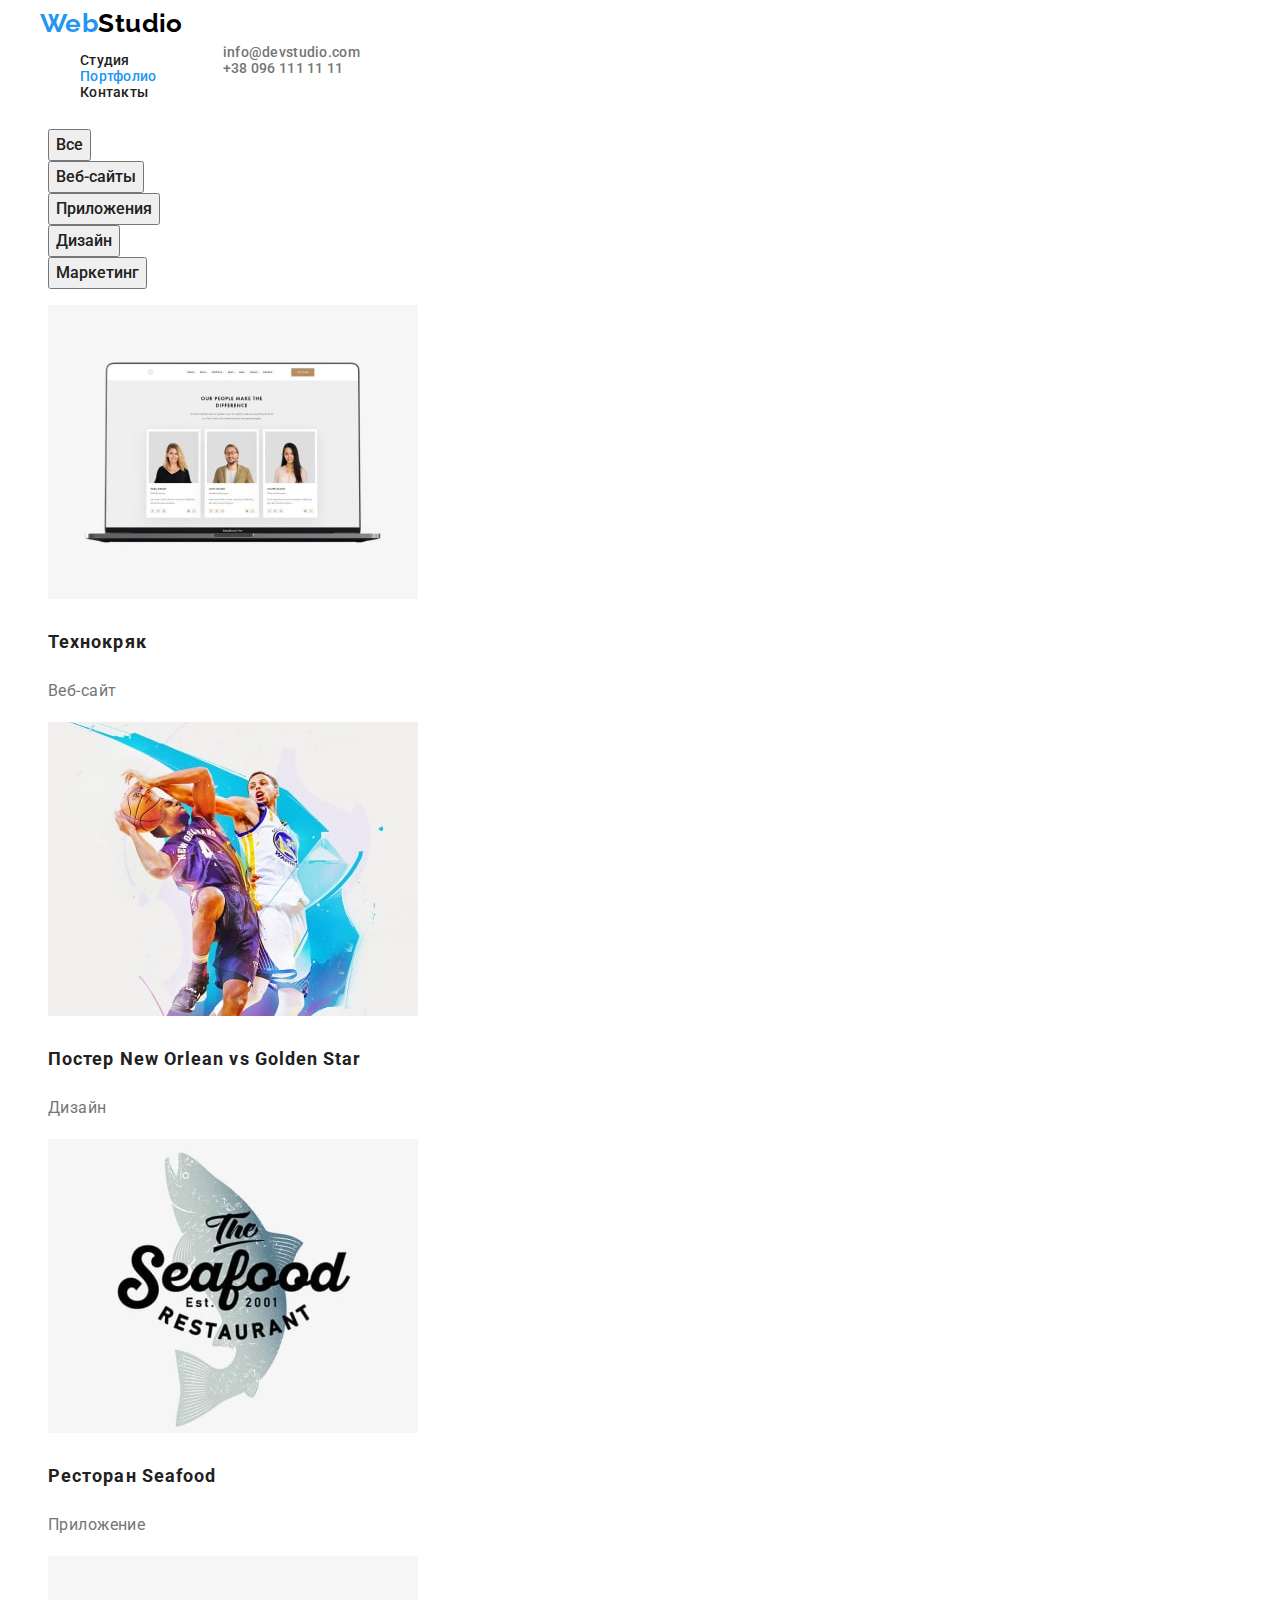
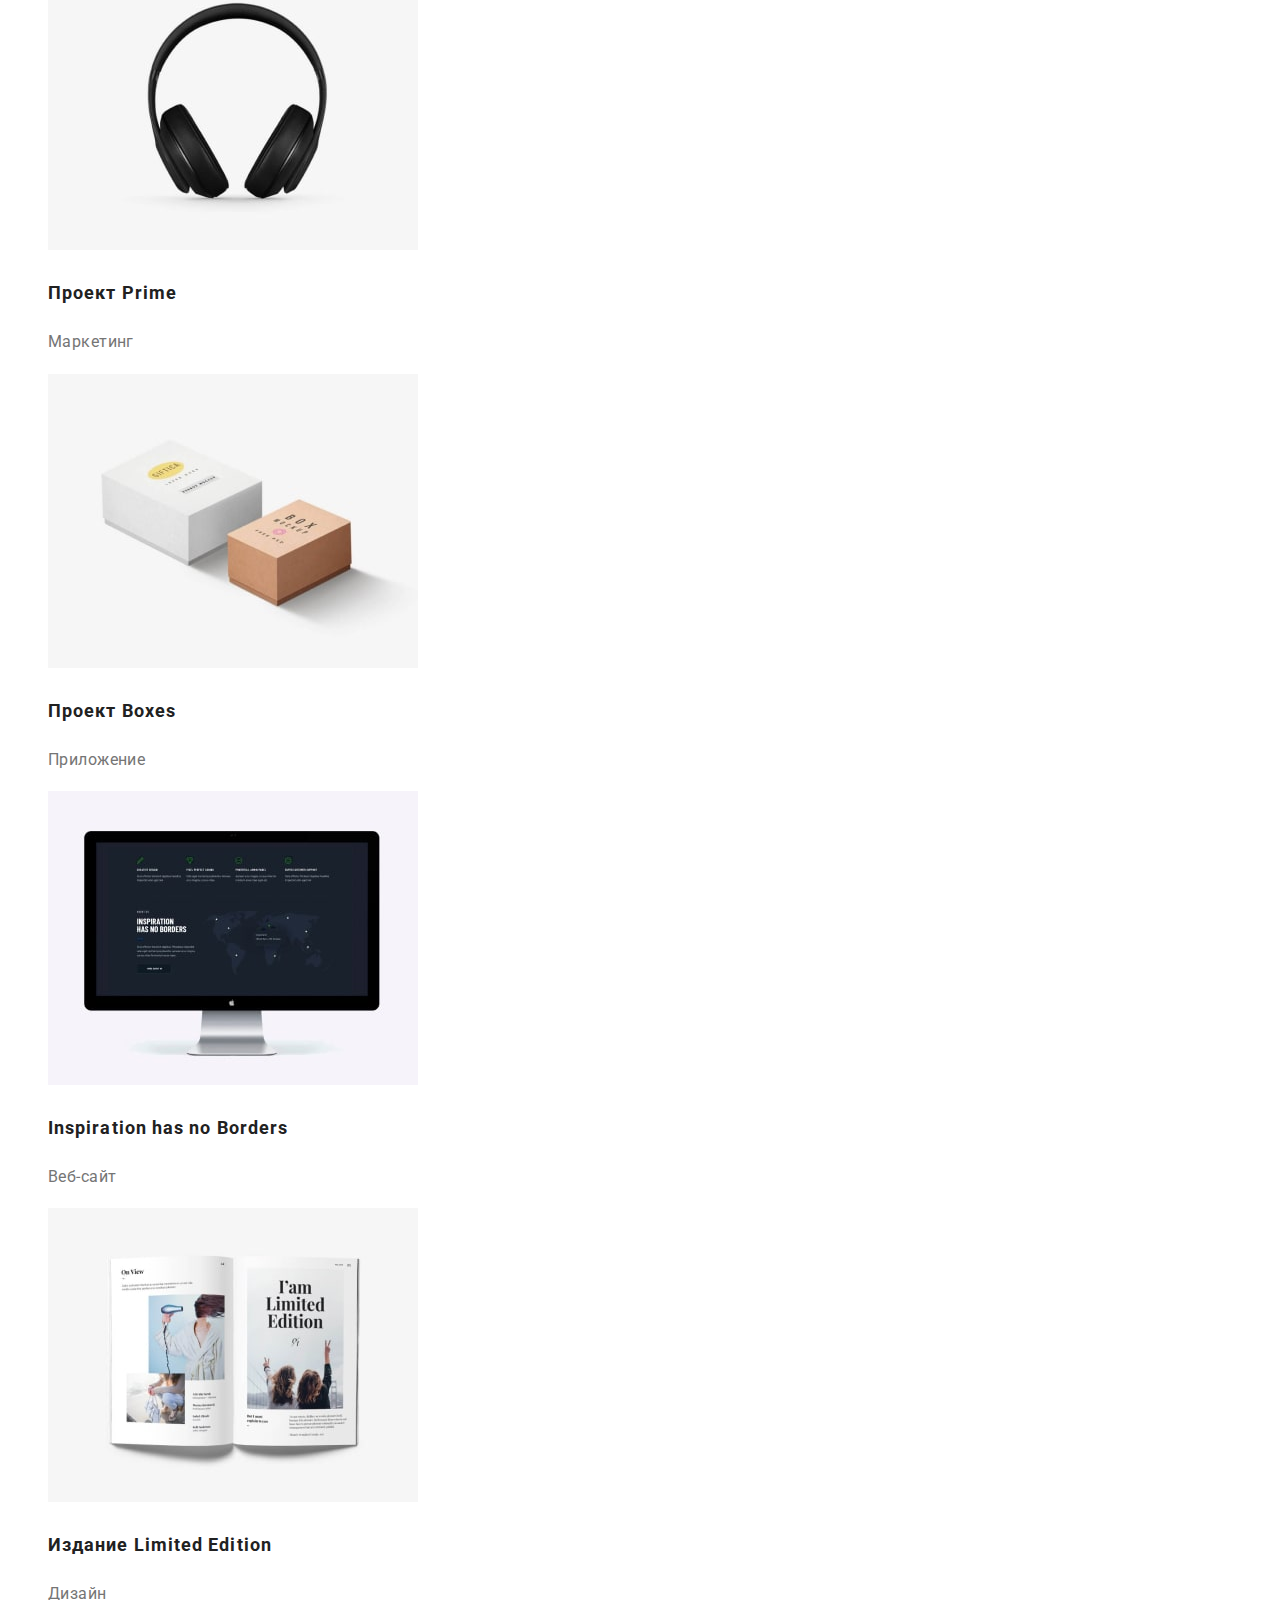
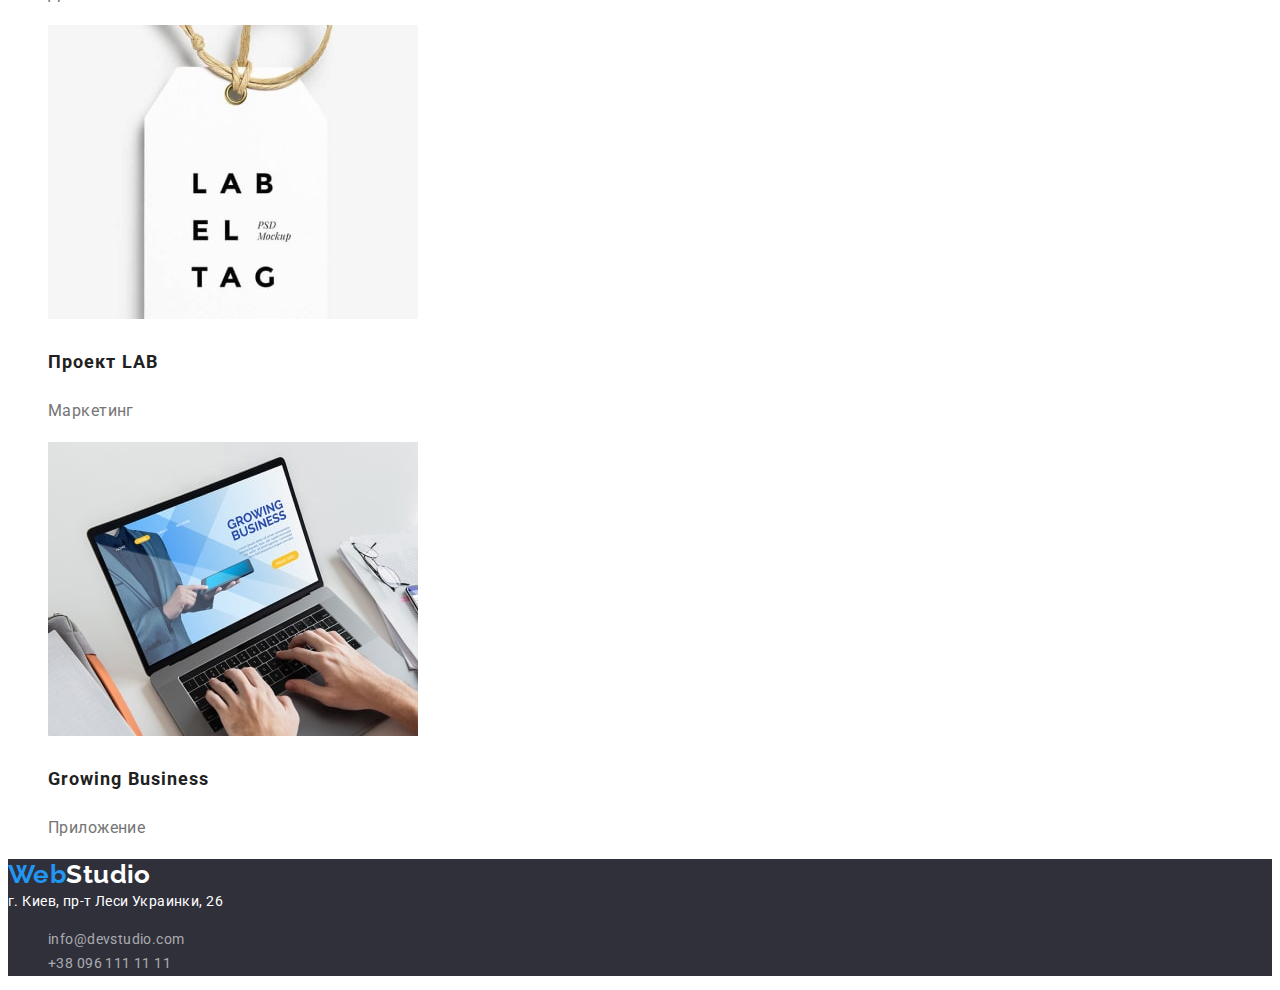
==== portfolio.html @ e7953d12 "my new repository" ====
<!DOCTYPE html>
<html lang="ru">
  <head>
    <meta charset="UTF-8" />
    <meta http-equiv="X-UA-Compatible" content="IE=edge" />
    <meta name="viewport" content="width=device-width, initial-scale=1.0" />
    <link rel="stylesheet" href="node_modules/modern-normalize/modern-normalize.css" />
    <link rel="stylesheet" href="./css/styles.css" />
    <link rel="preconnect" href="https://fonts.googleapis.com" />
    <link rel="preconnect" href="https://fonts.gstatic.com" crossorigin />
    <link
      href="https://fonts.googleapis.com/css2?family=Raleway:wght@700&family=Roboto:wght@400;500;700;900&display=swap"
      rel="stylesheet"
    />
    <title>Портфолио</title>
  </head>
  <body>
    <!--шапка страцицы-->
    <header class="page-header">
      <div class="container main-nav">
        <nav class="header-nav">
          <a href="./index.html" class="logo"
            ><span class="logo-accent">Web</span><span class="logo-header">Studio</span></a
          >
          <ul class="navigation-list">
            <li><a href="./index.html" class="navigation-link">Студия</a></li>
            <li><a href="" class="navigation-link-current">Портфолио</a></li>
            <li><a href="" class="navigation-link">Контакты</a></li>
          </ul>
        </nav>
        <ul class="contacts-header">
          <li><a class="contacts-link" href="mailto:info@devstudio.com">info@devstudio.com</a></li>
          <li><a class="contacts-link" href="tel:+380961111111">+38 096 111 11 11</a></li>
        </ul>
      </div>
    </header>
    <main>
      <!-- Наши работы -->
      <section class="jobs">
        <h1 hidden>Наши работы</h1>
        <ul>
          <li><button type="button" class="jobs-button">Все</button></li>
          <li><button type="button" class="jobs-button">Веб-сайты</button></li>
          <li><button type="button" class="jobs-button">Приложения</button></li>
          <li><button type="button" class="jobs-button">Дизайн</button></li>
          <li><button type="button" class="jobs-button">Маркетинг</button></li>
        </ul>
        <ul class="jobs-list">
          <li>
            <img src="./images/work-img-1-min.jpg" alt="ноутбук" width="370" />
            <h2 class="jobs-title">Технокряк</h2>
            <p>Веб-сайт</p>
          </li>
          <li>
            <img src="./images/work-img-2-min.jpg" alt="баскетболисты" width="370" />
            <h2 class="jobs-title">Постер New Orlean vs Golden Star</h2>
            <p>Дизайн</p>
          </li>
          <li>
            <img src="./images/work-img-3-min.jpg" alt="логотип ресторана" width="370" />
            <h2 class="jobs-title">Ресторан Seafood</h2>
            <p>Приложение</p>
          </li>
          <li>
            <img src="./images/work-img-4-min.jpg" alt="наушники" width="370" />
            <h2 class="jobs-title">Проект Prime</h2>
            <p>Маркетинг</p>
          </li>
          <li>
            <img src="./images/work-img-5-min.jpg" alt="две коробочки" width="370" />
            <h2 class="jobs-title">Проект Boxes</h2>
            <p>Приложение</p>
          </li>
          <li>
            <img src="./images/work-img-6-min.jpg" alt="монитор" width="370" />
            <h2 class="jobs-title">Inspiration has no Borders</h2>
            <p>Веб-сайт</p>
          </li>
          <li>
            <img src="./images/work-img-7-min.jpg" alt="открытая книга" width="370" />
            <h2 class="jobs-title">Издание Limited Edition</h2>
            <p>Дизайн</p>
          </li>
          <li>
            <img src="./images/work-img-8-min.jpg" alt="бирка с буквами" width="370" />
            <h2 class="jobs-title">Проект LAB</h2>
            <p>Маркетинг</p>
          </li>
          <li>
            <img
              src="./images/work-img-9-min.jpg"
              alt="человек работающий за ноутбуком"
              width="370"
            />
            <h2 class="jobs-title">Growing Business</h2>
            <p>Приложение</p>
          </li>
        </ul>
      </section>
    </main>
    <!-- Подвал страницы -->
    <footer>
      <a href="./index.html" class="logo"
        ><span class="logo-accent">Web</span><span class="logo-footer">Studio</span>
      </a>
      <address class="location">г. Киев, пр-т Леси Украинки, 26</address>
      <ul class="contacts-footer">
        <li>
          <a href="mailto:info@devstudio.com" class="contacts-footer-link">info@devstudio.com</a>
        </li>
        <li><a href="tel:+380961111111" class="contacts-footer-link">+38 096 111 11 11</a></li>
      </ul>
    </footer>
  </body>
</html>
---- css/styles.css ----
body {
  font-family: 'Roboto', sans-serif;
  letter-spacing: 0.03em;
  font-size: 14px;
  color: var(--primary-text-color);
}
:root {
  --secondary-text-color: #212121;
  --primary-text-color: #757575;
  --accent-color: #2196f3;
  --background-color: #ffffff;
  --hero-and-footer-background-color: #2f303a;
  --main-background-color: #e5e5e5;
  --team-background-color: #f5f4fa;
}
li {
  list-style-type: none;
  /* Убираем маркеры */
}
a {
  text-decoration: none;
  /* Убираем подчёркивание для всех ссылок */
}
.container {
  width: 1200px;
  margin-left: auto;
  margin-right: auto;
  padding-left: 15px;
  padding-right: 15px;
}
.main-nav {
  display: flex;
  align-items: center;
}
/* стили хедера */
header {
  background-color: var(--background-color);
}
.logo {
  font-family: Raleway;
  font-weight: 700;
  font-size: 26px;
  line-height: 1.19;
}
.logo-accent {
  color: var(--accent-color);
}
.logo-header {
  color: #000000;
}
.logo-footer {
  color: var(--background-color);
}
.navigation-list {
  font-weight: 500;
  line-height: 1.14;
  letter-spacing: 0.02em;
}
.navigation-list .navigation-link {
  color: var(--secondary-text-color);
}
.navigation-list .navigation-link:hover,
.navigation-list .navigation-link:focus {
  color: var(--accent-color);
}
.navigation-link-current {
  color: var(--accent-color);
}
.contacts-header,
.contacts-link {
  font-weight: 500;
  line-height: 1.14;
  letter-spacing: 0.02em;
  color: var(--primary-text-color);
}
.contacts-header .contacts-link:hover,
.contacts-header .contacts-link:focus {
  color: var(--accent-color);
}
/* стили hero */
.hero {
  background-color: var(--hero-and-footer-background-color);
  color: var(--background-color);
}
.hero-title {
  font-weight: 900;
  font-size: 44px;
  line-height: 1.36;
  text-align: center;
  letter-spacing: 0.06em;
  text-transform: uppercase;
}
.hero-button {
  cursor: pointer;
  font-weight: 700;
  font-size: 16px;
  line-height: 1.88;
  display: flex;
  align-items: center;
  text-align: center;
  letter-spacing: 0.06em;
  background-color: var(--accent-color);
  color: var(--background-color);
}
/* cтили для advantages и occupations */
.advantages,
.occupations {
  background-color: var(--background-color);
}
.advantages {
  line-height: 1.71;
}
.advantages-title {
  font-weight: 700;
  font-size: inherit;
  line-height: 1.14;
  text-transform: uppercase;
  color: var(--secondary-text-color);
}
.occupations-title,
.team-title {
  font-weight: 700;
  font-size: 36px;
  line-height: 1.17;
  text-align: center;
  color: var(--secondary-text-color);
}
/* стили для team section */
.team {
  background-color: var(--team-background-color);
}
.team-member {
  font-weight: 500;
  color: var(--secondary-text-color);
}
.team,
.team-member {
  font-size: 16px;
  line-height: 1.19;
  text-align: center;
}
/* стили для футера */
footer {
  background-color: var(--hero-and-footer-background-color);
}
.location {
  font-style: normal;
  line-height: 1.71;
  color: var(--background-color);
}
.contacts-footer,
.contacts-footer-link {
  line-height: 1.71;
  color: rgba(255, 255, 255, 0.6);
}
.contacts-footer .contacts-footer-link:hover,
.contacts-footer .contacts-footer-link:focus {
  color: var(--accent-color);
}
/* cтили для portfolio */
.jobs-button {
  cursor: pointer;
  font-family: inherit;
  font-weight: 500;
  font-size: 16px;
  line-height: 1.63;
  text-align: center;
  color: var(--secondary-text-color);
}
.jobs .jobs-button:hover,
.jobs .jobs-button:focus {
  color: var(--background-color);
  background-color: var(--accent-color);
}
.jobs-list {
  font-size: 16px;
  line-height: 1.88;
}
.jobs-title {
  font-weight: 700;
  font-size: 18px;
  line-height: 2;
  letter-spacing: 0.06em;
  color: var(--secondary-text-color);
}
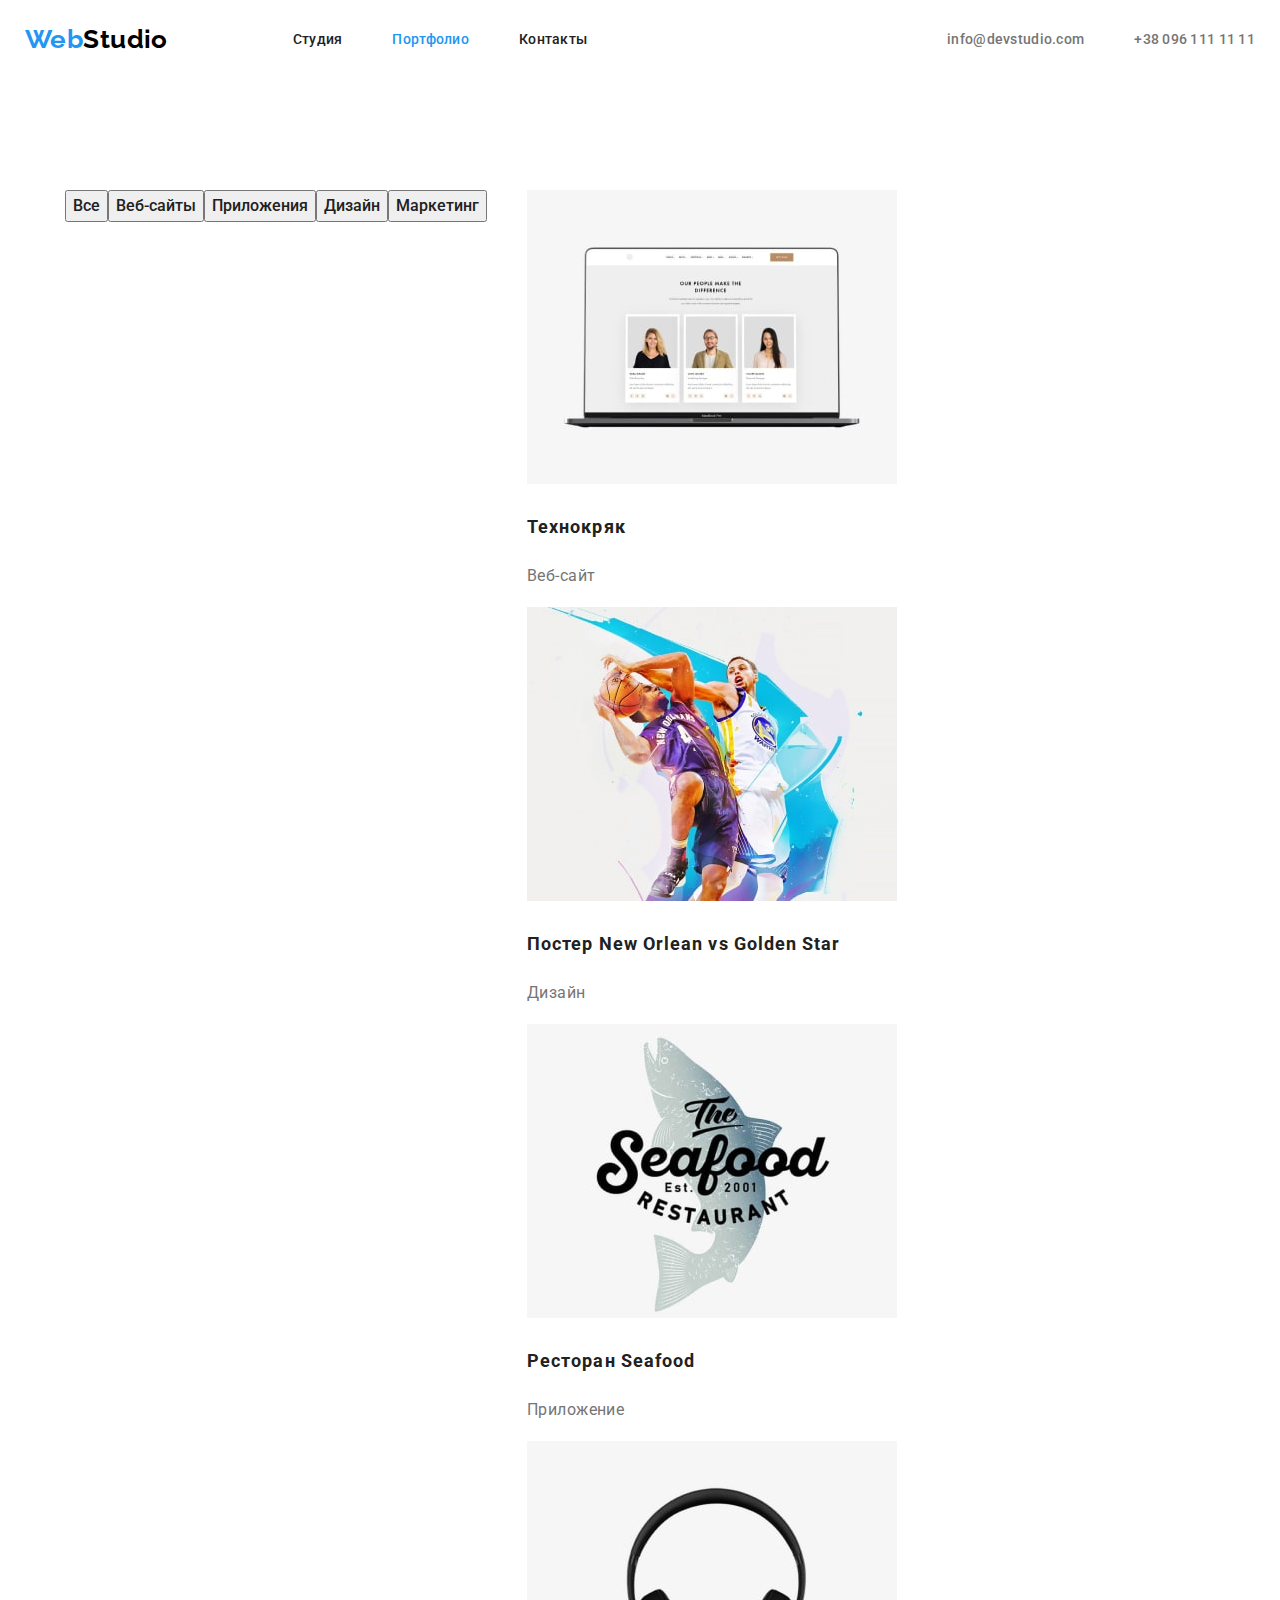
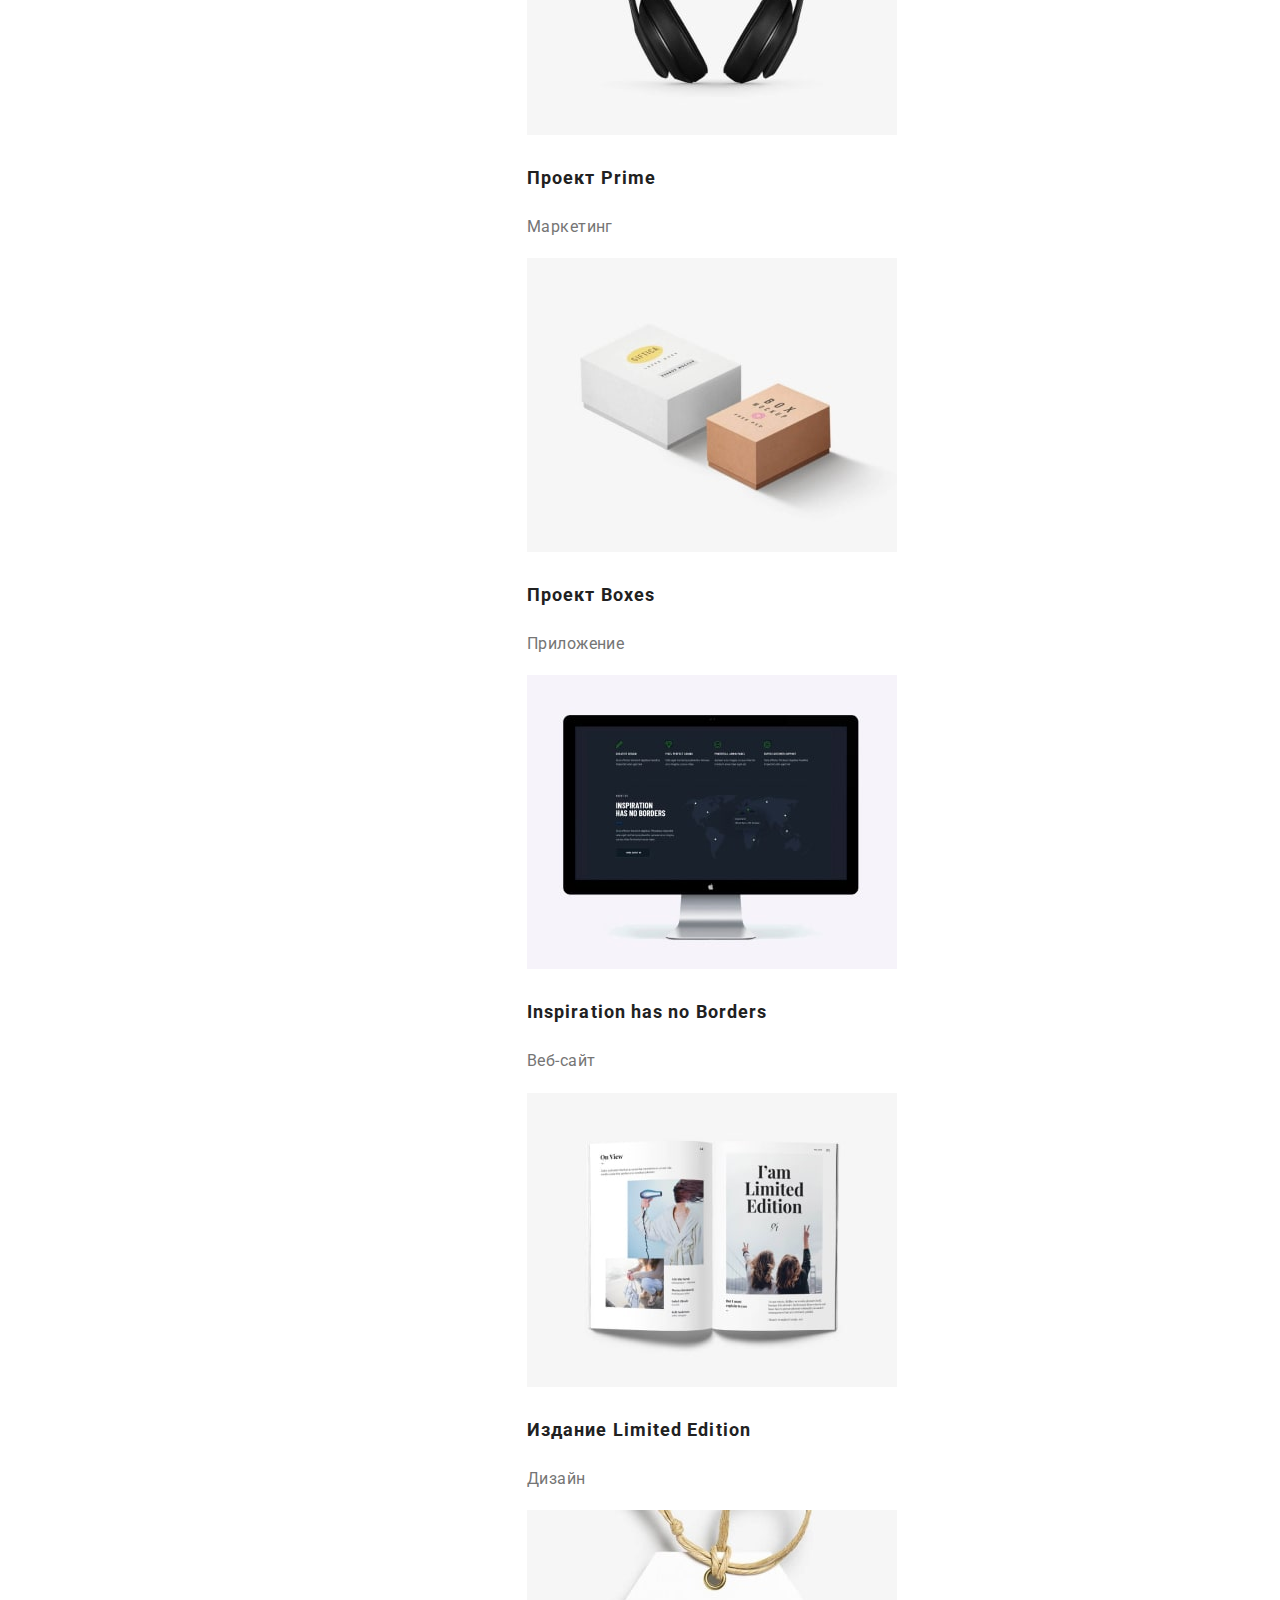
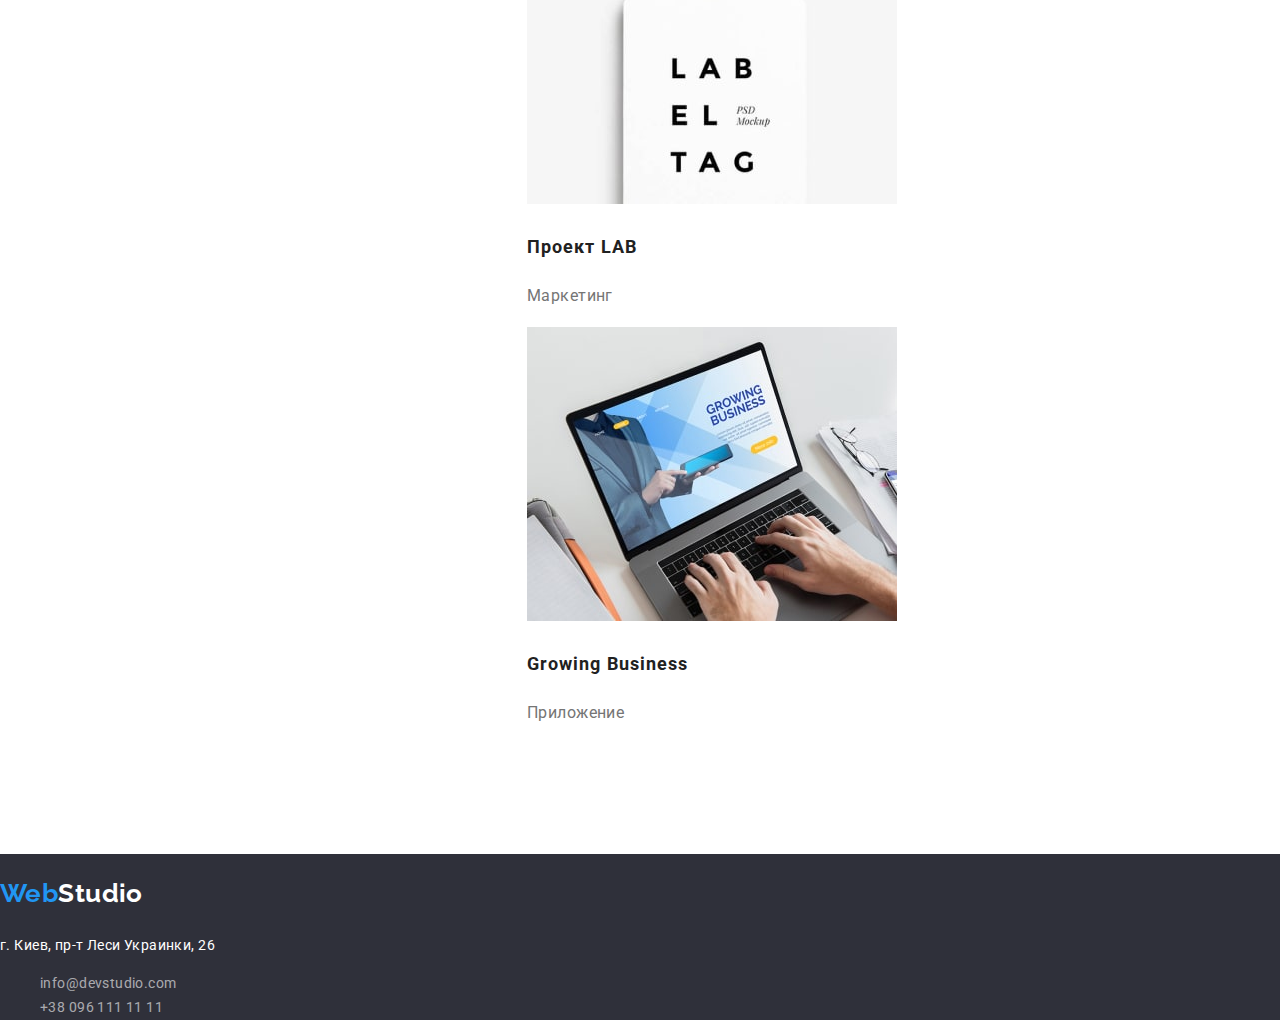
==== commit dfb64b18: "1" ====
--- a/portfolio.html
+++ b/portfolio.html
@@ -23,79 +23,85 @@
             ><span class="logo-accent">Web</span><span class="logo-header">Studio</span></a
           >
           <ul class="navigation-list">
-            <li><a href="./index.html" class="navigation-link">Студия</a></li>
-            <li><a href="" class="navigation-link-current">Портфолио</a></li>
-            <li><a href="" class="navigation-link">Контакты</a></li>
+            <li class="item"><a href="./index.html" class="navigation-link link">Студия</a></li>
+            <li class="item"><a href="" class="navigation-link-current link">Портфолио</a></li>
+            <li class="item"><a href="" class="navigation-link link">Контакты</a></li>
           </ul>
         </nav>
         <ul class="contacts-header">
-          <li><a class="contacts-link" href="mailto:info@devstudio.com">info@devstudio.com</a></li>
-          <li><a class="contacts-link" href="tel:+380961111111">+38 096 111 11 11</a></li>
+          <li class="item">
+            <a class="contacts-link link" href="mailto:info@devstudio.com">info@devstudio.com</a>
+          </li>
+          <li class="item">
+            <a class="contacts-link link" href="tel:+380961111111">+38 096 111 11 11</a>
+          </li>
         </ul>
       </div>
     </header>
     <main>
       <!-- Наши работы -->
-      <section class="jobs">
+      <section class="section jobs">
         <h1 hidden>Наши работы</h1>
-        <ul>
-          <li><button type="button" class="jobs-button">Все</button></li>
-          <li><button type="button" class="jobs-button">Веб-сайты</button></li>
-          <li><button type="button" class="jobs-button">Приложения</button></li>
-          <li><button type="button" class="jobs-button">Дизайн</button></li>
-          <li><button type="button" class="jobs-button">Маркетинг</button></li>
-        </ul>
-        <ul class="jobs-list">
-          <li>
-            <img src="./images/work-img-1-min.jpg" alt="ноутбук" width="370" />
-            <h2 class="jobs-title">Технокряк</h2>
-            <p>Веб-сайт</p>
-          </li>
-          <li>
-            <img src="./images/work-img-2-min.jpg" alt="баскетболисты" width="370" />
-            <h2 class="jobs-title">Постер New Orlean vs Golden Star</h2>
-            <p>Дизайн</p>
-          </li>
-          <li>
-            <img src="./images/work-img-3-min.jpg" alt="логотип ресторана" width="370" />
-            <h2 class="jobs-title">Ресторан Seafood</h2>
-            <p>Приложение</p>
-          </li>
-          <li>
-            <img src="./images/work-img-4-min.jpg" alt="наушники" width="370" />
-            <h2 class="jobs-title">Проект Prime</h2>
-            <p>Маркетинг</p>
-          </li>
-          <li>
-            <img src="./images/work-img-5-min.jpg" alt="две коробочки" width="370" />
-            <h2 class="jobs-title">Проект Boxes</h2>
-            <p>Приложение</p>
-          </li>
-          <li>
-            <img src="./images/work-img-6-min.jpg" alt="монитор" width="370" />
-            <h2 class="jobs-title">Inspiration has no Borders</h2>
-            <p>Веб-сайт</p>
-          </li>
-          <li>
-            <img src="./images/work-img-7-min.jpg" alt="открытая книга" width="370" />
-            <h2 class="jobs-title">Издание Limited Edition</h2>
-            <p>Дизайн</p>
-          </li>
-          <li>
-            <img src="./images/work-img-8-min.jpg" alt="бирка с буквами" width="370" />
-            <h2 class="jobs-title">Проект LAB</h2>
-            <p>Маркетинг</p>
-          </li>
-          <li>
-            <img
-              src="./images/work-img-9-min.jpg"
-              alt="человек работающий за ноутбуком"
-              width="370"
-            />
-            <h2 class="jobs-title">Growing Business</h2>
-            <p>Приложение</p>
-          </li>
-        </ul>
+        <div class="container">
+          <ul>
+            <li><button type="button" class="jobs-button">Все</button></li>
+            <li><button type="button" class="jobs-button">Веб-сайты</button></li>
+            <li><button type="button" class="jobs-button">Приложения</button></li>
+            <li><button type="button" class="jobs-button">Дизайн</button></li>
+            <li><button type="button" class="jobs-button">Маркетинг</button></li>
+          </ul>
+          <ul class="jobs-list">
+            <li>
+              <img src="./images/work-img-1-min.jpg" alt="ноутбук" width="370" />
+              <h2 class="jobs-title">Технокряк</h2>
+              <p>Веб-сайт</p>
+            </li>
+            <li>
+              <img src="./images/work-img-2-min.jpg" alt="баскетболисты" width="370" />
+              <h2 class="jobs-title">Постер New Orlean vs Golden Star</h2>
+              <p>Дизайн</p>
+            </li>
+            <li>
+              <img src="./images/work-img-3-min.jpg" alt="логотип ресторана" width="370" />
+              <h2 class="jobs-title">Ресторан Seafood</h2>
+              <p>Приложение</p>
+            </li>
+            <li>
+              <img src="./images/work-img-4-min.jpg" alt="наушники" width="370" />
+              <h2 class="jobs-title">Проект Prime</h2>
+              <p>Маркетинг</p>
+            </li>
+            <li>
+              <img src="./images/work-img-5-min.jpg" alt="две коробочки" width="370" />
+              <h2 class="jobs-title">Проект Boxes</h2>
+              <p>Приложение</p>
+            </li>
+            <li>
+              <img src="./images/work-img-6-min.jpg" alt="монитор" width="370" />
+              <h2 class="jobs-title">Inspiration has no Borders</h2>
+              <p>Веб-сайт</p>
+            </li>
+            <li>
+              <img src="./images/work-img-7-min.jpg" alt="открытая книга" width="370" />
+              <h2 class="jobs-title">Издание Limited Edition</h2>
+              <p>Дизайн</p>
+            </li>
+            <li>
+              <img src="./images/work-img-8-min.jpg" alt="бирка с буквами" width="370" />
+              <h2 class="jobs-title">Проект LAB</h2>
+              <p>Маркетинг</p>
+            </li>
+            <li>
+              <img
+                src="./images/work-img-9-min.jpg"
+                alt="человек работающий за ноутбуком"
+                width="370"
+              />
+              <h2 class="jobs-title">Growing Business</h2>
+              <p>Приложение</p>
+            </li>
+          </ul>
+        </div>
       </section>
     </main>
     <!-- Подвал страницы -->
--- a/css/styles.css
+++ b/css/styles.css
@@ -3,6 +3,7 @@
   letter-spacing: 0.03em;
   font-size: 14px;
   color: var(--primary-text-color);
+  margin: 0;
 }
 :root {
   --secondary-text-color: #212121;
@@ -21,27 +22,72 @@
   text-decoration: none;
   /* Убираем подчёркивание для всех ссылок */
 }
+
 .container {
-  width: 1200px;
+  width: 1230px;
   margin-left: auto;
   margin-right: auto;
   padding-left: 15px;
   padding-right: 15px;
 }
+.section {
+  padding-top: 94px;
+  padding-bottom: 94px;
+}
+
+/* стили хедера */
+
+.logo {
+  display: block;
+  margin-right: 125px;
+  padding-top: 24px;
+  padding-bottom: 25px;
+
+  font-family: Raleway;
+  font-weight: 700;
+  font-size: 26px;
+  line-height: 1.19;
+}
+
 .main-nav {
   display: flex;
   align-items: center;
 }
-/* стили хедера */
+.main-nav .item:not(:last-child) {
+  margin-right: 50px;
+}
+.main-nav .link {
+  display: block;
+  padding-top: 32px;
+  padding-bottom: 32px;
+}
+.header-nav {
+  display: flex;
+  align-items: center;
+}
+.navigation-list {
+  display: flex;
+  padding: 0;
+  margin-top: 0;
+  margin-bottom: 0;
+
+  font-weight: 500;
+  line-height: 1.14;
+  letter-spacing: 0.02em;
+}
+
+.contacts-header {
+  display: flex;
+  margin-left: auto;
+  padding: 0;
+  margin-top: 0;
+  margin-bottom: 0;
+}
+
 header {
   background-color: var(--background-color);
 }
-.logo {
-  font-family: Raleway;
-  font-weight: 700;
-  font-size: 26px;
-  line-height: 1.19;
-}
+
 .logo-accent {
   color: var(--accent-color);
 }
@@ -51,11 +97,7 @@
 .logo-footer {
   color: var(--background-color);
 }
-.navigation-list {
-  font-weight: 500;
-  line-height: 1.14;
-  letter-spacing: 0.02em;
-}
+
 .navigation-list .navigation-link {
   color: var(--secondary-text-color);
 }
@@ -83,6 +125,8 @@
   color: var(--background-color);
 }
 .hero-title {
+  margin-top: 106px;
+  margin-bottom: 30px;
   font-weight: 900;
   font-size: 44px;
   line-height: 1.36;
@@ -90,7 +134,10 @@
   letter-spacing: 0.06em;
   text-transform: uppercase;
 }
-.hero-button {
+.button {
+  margin-left: auto;
+  margin-right: auto;
+  margin-bottom: 106px;
   cursor: pointer;
   font-weight: 700;
   font-size: 16px;
@@ -159,6 +206,9 @@
 }
 /* cтили для portfolio */
 .jobs-button {
+  margin-left: auto;
+  margin-right: auto;
+  float: left;
   cursor: pointer;
   font-family: inherit;
   font-weight: 500;
@@ -167,12 +217,16 @@
   text-align: center;
   color: var(--secondary-text-color);
 }
+
 .jobs .jobs-button:hover,
 .jobs .jobs-button:focus {
   color: var(--background-color);
   background-color: var(--accent-color);
 }
 .jobs-list {
+  display: block;
+  display: flex;
+  flex-wrap: wrap;
   font-size: 16px;
   line-height: 1.88;
 }
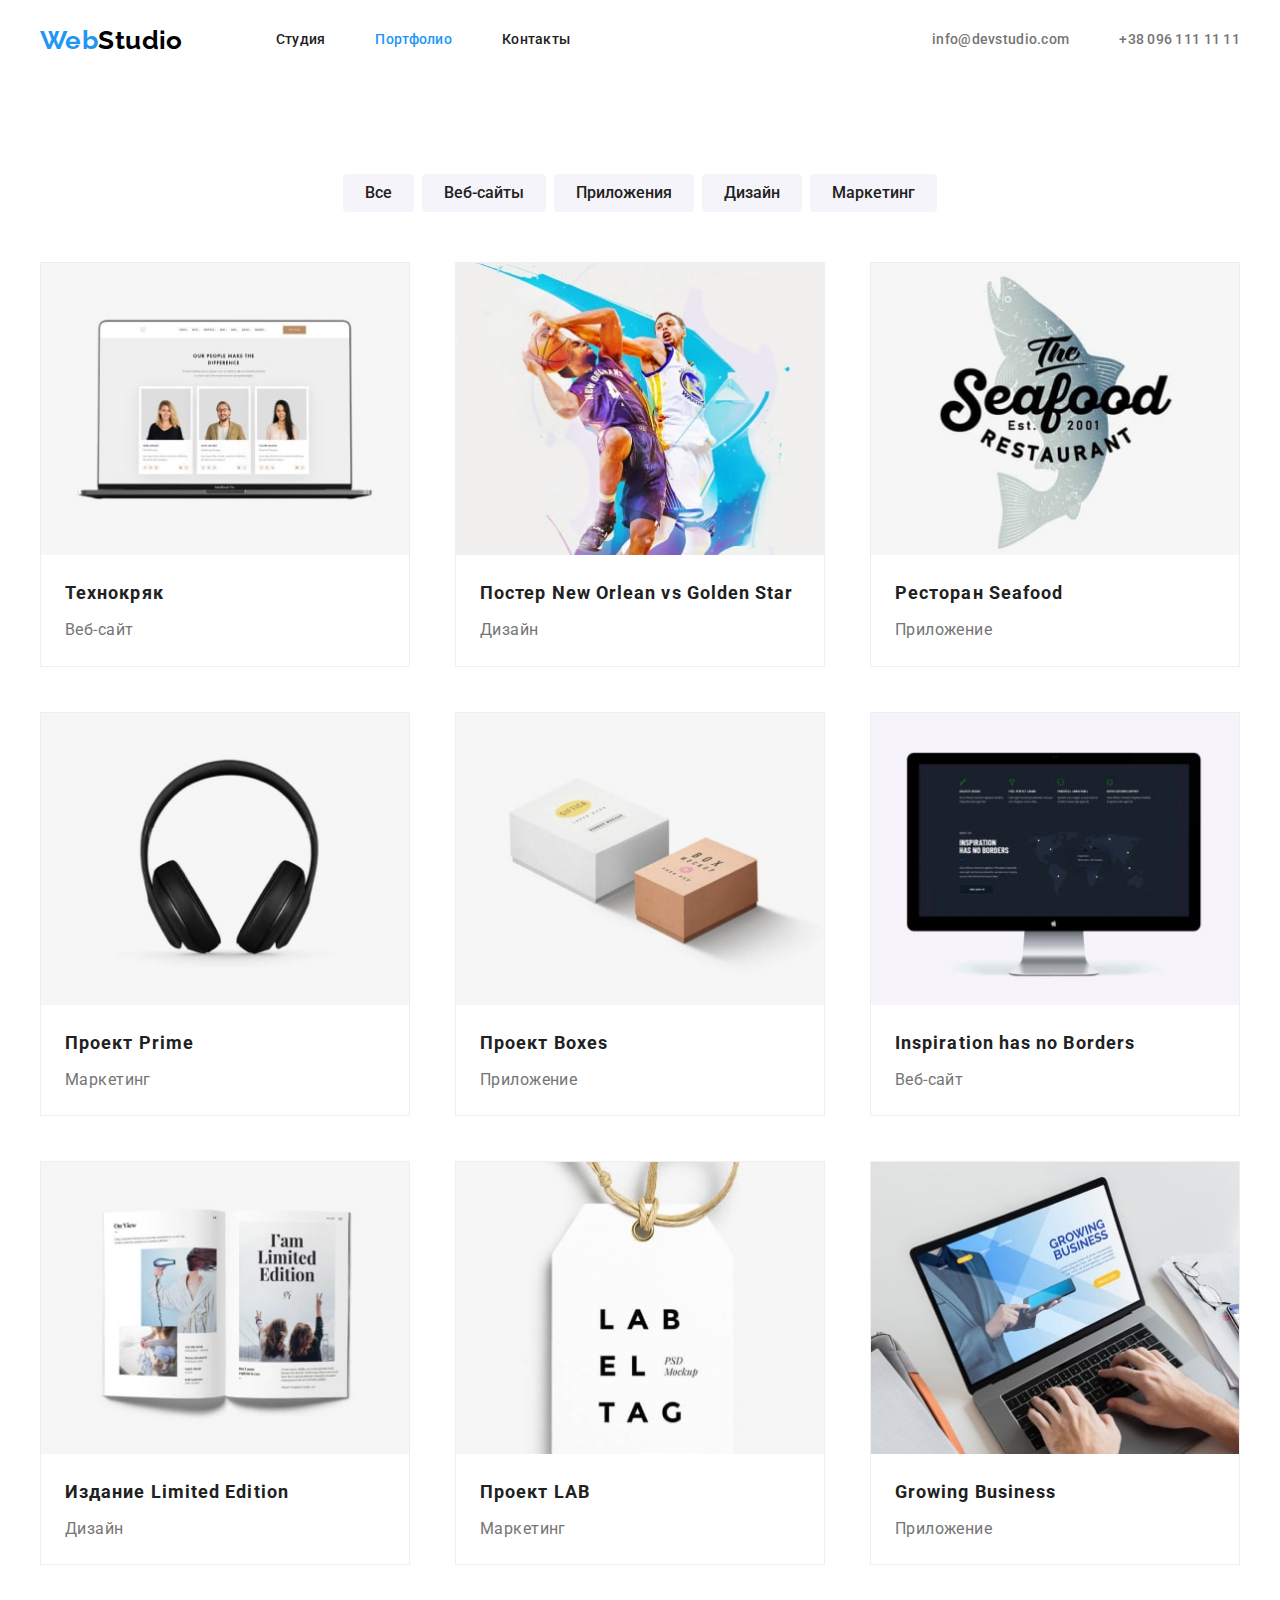
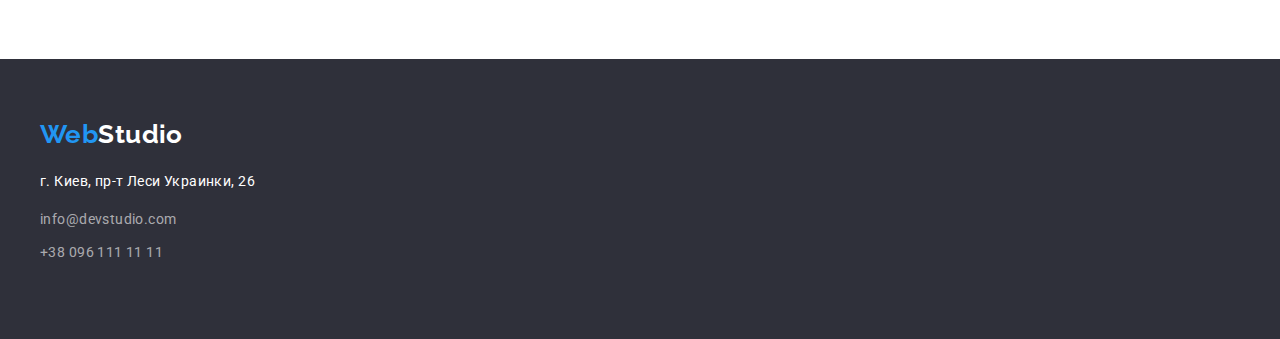
==== commit 46b275b0: "сделал портфолио, хедер и футер" ====
--- a/portfolio.html
+++ b/portfolio.html
@@ -4,7 +4,10 @@
     <meta charset="UTF-8" />
     <meta http-equiv="X-UA-Compatible" content="IE=edge" />
     <meta name="viewport" content="width=device-width, initial-scale=1.0" />
-    <link rel="stylesheet" href="node_modules/modern-normalize/modern-normalize.css" />
+    <link
+      rel="stylesheet"
+      href="https://cdnjs.cloudflare.com/ajax/libs/modern-normalize/1.0.0/modern-normalize.min.css"
+    />
     <link rel="stylesheet" href="./css/styles.css" />
     <link rel="preconnect" href="https://fonts.googleapis.com" />
     <link rel="preconnect" href="https://fonts.gstatic.com" crossorigin />
@@ -16,10 +19,10 @@
   </head>
   <body>
     <!--шапка страцицы-->
-    <header class="page-header">
+    <header class="jobs-item">
       <div class="container main-nav">
         <nav class="header-nav">
-          <a href="./index.html" class="logo"
+          <a href="./index.html" class="logo portfolio"
             ><span class="logo-accent">Web</span><span class="logo-header">Studio</span></a
           >
           <ul class="navigation-list">
@@ -43,79 +46,101 @@
       <section class="section jobs">
         <h1 hidden>Наши работы</h1>
         <div class="container">
-          <ul>
-            <li><button type="button" class="jobs-button">Все</button></li>
-            <li><button type="button" class="jobs-button">Веб-сайты</button></li>
-            <li><button type="button" class="jobs-button">Приложения</button></li>
-            <li><button type="button" class="jobs-button">Дизайн</button></li>
-            <li><button type="button" class="jobs-button">Маркетинг</button></li>
+          <ul class="button-list">
+            <li class="button"><button type="button" class="jobs-button">Все</button></li>
+            <li class="button"><button type="button" class="jobs-button">Веб-сайты</button></li>
+            <li class="button"><button type="button" class="jobs-button">Приложения</button></li>
+            <li class="button"><button type="button" class="jobs-button">Дизайн</button></li>
+            <li class="button"><button type="button" class="jobs-button">Маркетинг</button></li>
           </ul>
           <ul class="jobs-list">
-            <li>
+            <li class="jobs-item">
               <img src="./images/work-img-1-min.jpg" alt="ноутбук" width="370" />
-              <h2 class="jobs-title">Технокряк</h2>
-              <p>Веб-сайт</p>
+              <div class="jobs-article">
+                <h2 class="jobs-title">Технокряк</h2>
+                <p class="jobs-text">Веб-сайт</p>
+              </div>
             </li>
-            <li>
+            <li class="jobs-item">
               <img src="./images/work-img-2-min.jpg" alt="баскетболисты" width="370" />
-              <h2 class="jobs-title">Постер New Orlean vs Golden Star</h2>
-              <p>Дизайн</p>
+              <div class="jobs-article">
+                <h2 class="jobs-title">Постер New Orlean vs Golden Star</h2>
+                <p class="jobs-text">Дизайн</p>
+              </div>
             </li>
-            <li>
+            <li class="jobs-item">
               <img src="./images/work-img-3-min.jpg" alt="логотип ресторана" width="370" />
-              <h2 class="jobs-title">Ресторан Seafood</h2>
-              <p>Приложение</p>
+              <div class="jobs-article">
+                <h2 class="jobs-title">Ресторан Seafood</h2>
+                <p class="jobs-text">Приложение</p>
+              </div>
             </li>
-            <li>
+            <li class="jobs-item">
               <img src="./images/work-img-4-min.jpg" alt="наушники" width="370" />
-              <h2 class="jobs-title">Проект Prime</h2>
-              <p>Маркетинг</p>
+              <div class="jobs-article">
+                <h2 class="jobs-title">Проект Prime</h2>
+                <p class="jobs-text">Маркетинг</p>
+              </div>
             </li>
-            <li>
+            <li class="jobs-item">
               <img src="./images/work-img-5-min.jpg" alt="две коробочки" width="370" />
-              <h2 class="jobs-title">Проект Boxes</h2>
-              <p>Приложение</p>
+              <div class="jobs-article">
+                <h2 class="jobs-title">Проект Boxes</h2>
+                <p class="jobs-text">Приложение</p>
+              </div>
             </li>
-            <li>
+            <li class="jobs-item">
               <img src="./images/work-img-6-min.jpg" alt="монитор" width="370" />
-              <h2 class="jobs-title">Inspiration has no Borders</h2>
-              <p>Веб-сайт</p>
+              <div class="jobs-article">
+                <h2 class="jobs-title">Inspiration has no Borders</h2>
+                <p class="jobs-text">Веб-сайт</p>
+              </div>
             </li>
-            <li>
+            <li class="jobs-item">
               <img src="./images/work-img-7-min.jpg" alt="открытая книга" width="370" />
-              <h2 class="jobs-title">Издание Limited Edition</h2>
-              <p>Дизайн</p>
+              <div class="jobs-article">
+                <h2 class="jobs-title">Издание Limited Edition</h2>
+                <p class="jobs-text">Дизайн</p>
+              </div>
             </li>
-            <li>
+            <li class="jobs-item">
               <img src="./images/work-img-8-min.jpg" alt="бирка с буквами" width="370" />
-              <h2 class="jobs-title">Проект LAB</h2>
-              <p>Маркетинг</p>
+              <div class="jobs-article">
+                <h2 class="jobs-title">Проект LAB</h2>
+                <p class="jobs-text">Маркетинг</p>
+              </div>
             </li>
-            <li>
+            <li class="jobs-item">
               <img
                 src="./images/work-img-9-min.jpg"
                 alt="человек работающий за ноутбуком"
                 width="370"
               />
-              <h2 class="jobs-title">Growing Business</h2>
-              <p>Приложение</p>
+              <div class="jobs-article">
+                <h2 class="jobs-title">Growing Business</h2>
+                <p class="jobs-text">Приложение</p>
+              </div>
             </li>
           </ul>
         </div>
       </section>
     </main>
     <!-- Подвал страницы -->
-    <footer>
-      <a href="./index.html" class="logo"
-        ><span class="logo-accent">Web</span><span class="logo-footer">Studio</span>
-      </a>
-      <address class="location">г. Киев, пр-т Леси Украинки, 26</address>
-      <ul class="contacts-footer">
-        <li>
-          <a href="mailto:info@devstudio.com" class="contacts-footer-link">info@devstudio.com</a>
-        </li>
-        <li><a href="tel:+380961111111" class="contacts-footer-link">+38 096 111 11 11</a></li>
-      </ul>
+    <footer class="page-footer">
+      <div class="container">
+        <a href="./index.html" class="logo footer"
+          ><span class="logo-accent">Web</span><span class="logo-footer">Studio</span>
+        </a>
+        <address class="location">г. Киев, пр-т Леси Украинки, 26</address>
+        <ul class="contacts footer">
+          <li class="contacts footer link">
+            <a href="mailto:info@devstudio.com" class="contacts-footer-link">info@devstudio.com</a>
+          </li>
+          <li class="contacts footer link">
+            <a href="tel:+380961111111" class="contacts-footer-link">+38 096 111 11 11</a>
+          </li>
+        </ul>
+      </div>
     </footer>
   </body>
 </html>
--- a/css/styles.css
+++ b/css/styles.css
@@ -13,6 +13,14 @@
   --hero-and-footer-background-color: #2f303a;
   --main-background-color: #e5e5e5;
   --team-background-color: #f5f4fa;
+  --card-set-gap: 45px;
+}
+.link {
+  display: block;
+}
+img {
+  display: block;
+  max-width: 100%;
 }
 li {
   list-style-type: none;
@@ -40,8 +48,6 @@
 .logo {
   display: block;
   margin-right: 125px;
-  padding-top: 24px;
-  padding-bottom: 25px;
 
   font-family: Raleway;
   font-weight: 700;
@@ -134,7 +140,7 @@
   letter-spacing: 0.06em;
   text-transform: uppercase;
 }
-.button {
+.hero-button {
   margin-left: auto;
   margin-right: auto;
   margin-bottom: 106px;
@@ -191,6 +197,7 @@
   background-color: var(--hero-and-footer-background-color);
 }
 .location {
+  margin-top: 20px;
   font-style: normal;
   line-height: 1.71;
   color: var(--background-color);
@@ -205,10 +212,23 @@
   color: var(--accent-color);
 }
 /* cтили для portfolio */
+.page-header {
+  border-bottom: 1px solid #ececec;
+}
+.logo.portfolio {
+  margin-right: 93px;
+}
+.button-list {
+  display: flex;
+  justify-content: center;
+  padding: 0;
+  margin-top: 0px;
+  margin-bottom: 50px;
+}
+.button-list .button:not(:last-child) {
+  margin-right: 8px;
+}
 .jobs-button {
-  margin-left: auto;
-  margin-right: auto;
-  float: left;
   cursor: pointer;
   font-family: inherit;
   font-weight: 500;
@@ -216,6 +236,10 @@
   line-height: 1.63;
   text-align: center;
   color: var(--secondary-text-color);
+  border-radius: 4px;
+  background: #f5f4fa;
+  padding: 6px 22px;
+  border: transparent;
 }
 
 .jobs .jobs-button:hover,
@@ -224,16 +248,45 @@
   background-color: var(--accent-color);
 }
 .jobs-list {
-  display: block;
   display: flex;
   flex-wrap: wrap;
+  padding: 0;
+  margin: 0;
+  margin-left: calc(-1 * var(--card-set-gap));
+  margin-top: calc(-1 * var(--card-set-gap));
   font-size: 16px;
   line-height: 1.88;
 }
-.jobs-title {
+.jobs-list > .jobs-item {
+  flex-basis: calc(100% / 3 - var(--card-set-gap));
+  margin-left: var(--card-set-gap);
+  margin-top: var(--card-set-gap);
+  border: 1px solid #eeeeee;
+}
+.jobs-list .jobs-title {
+  margin-top: 0;
+  margin-bottom: 0;
+
   font-weight: 700;
   font-size: 18px;
   line-height: 2;
   letter-spacing: 0.06em;
   color: var(--secondary-text-color);
 }
+.jobs-article {
+  padding: 20px 24px;
+}
+.jobs-text {
+  margin-top: 4px;
+  margin-bottom: 0;
+}
+.contacts.footer {
+  padding: 0;
+}
+.page-footer {
+  padding-top: 60px;
+  padding-bottom: 60px;
+}
+.contacts.footer.link {
+  margin-top: 9px;
+}
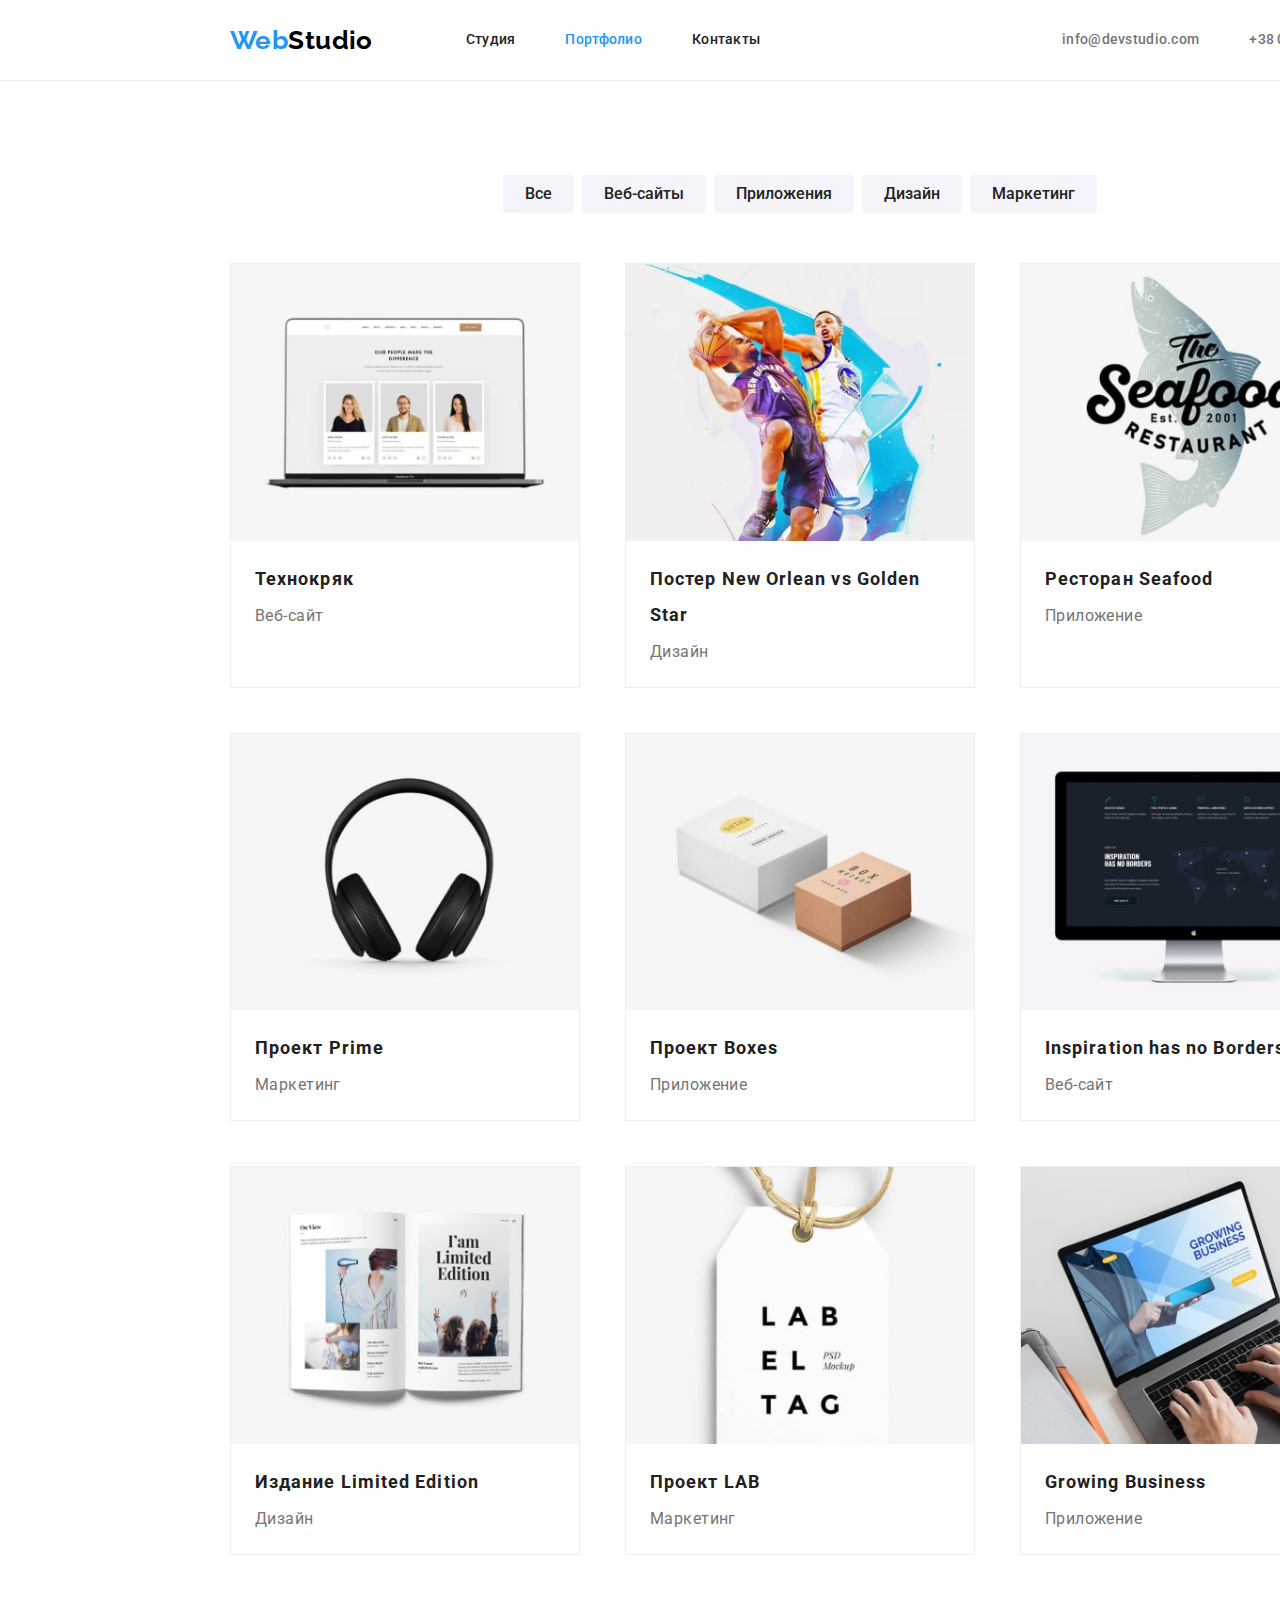
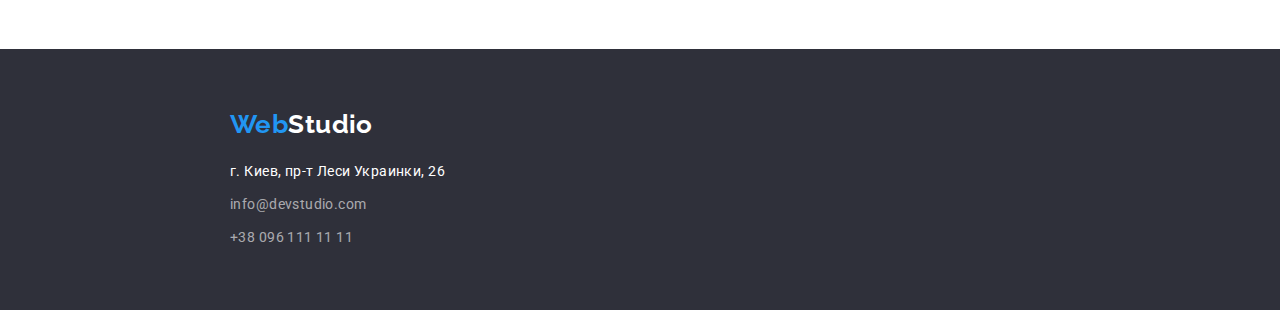
==== commit f79833a3: "task completed" ====
--- a/portfolio.html
+++ b/portfolio.html
@@ -19,7 +19,7 @@
   </head>
   <body>
     <!--шапка страцицы-->
-    <header class="jobs-item">
+    <header class="page-header">
       <div class="container main-nav">
         <nav class="header-nav">
           <a href="./index.html" class="logo portfolio"
--- a/css/styles.css
+++ b/css/styles.css
@@ -3,7 +3,7 @@
   letter-spacing: 0.03em;
   font-size: 14px;
   color: var(--primary-text-color);
-  margin: 0;
+  width: 1600px;
 }
 :root {
   --secondary-text-color: #212121;
@@ -32,11 +32,9 @@
 }
 
 .container {
-  width: 1230px;
-  margin-left: auto;
-  margin-right: auto;
-  padding-left: 15px;
-  padding-right: 15px;
+  width: 1170px;
+  margin: 0 auto;
+  padding: 0 15px;
 }
 .section {
   padding-top: 94px;
@@ -127,7 +125,7 @@
 }
 /* стили hero */
 .hero {
-  background-color: var(--hero-and-footer-background-color);
+  background: var(--hero-and-footer-background-color);
   color: var(--background-color);
 }
 .hero-title {
@@ -143,6 +141,10 @@
 .hero-button {
   margin-left: auto;
   margin-right: auto;
+  padding: 10px 32px;
+  border: transparent;
+  border-radius: 4px;
+
   margin-bottom: 106px;
   cursor: pointer;
   font-weight: 700;
@@ -154,6 +156,10 @@
   letter-spacing: 0.06em;
   background-color: var(--accent-color);
   color: var(--background-color);
+}
+.hero-button:hover {
+  background-color: #188ce8;
+  box-shadow: 0px 4px 4px rgba(0, 0, 0, 0.15);
 }
 /* cтили для advantages и occupations */
 .advantages,
@@ -164,14 +170,41 @@
   line-height: 1.71;
 }
 .advantages-title {
+  margin-top: 0;
+  margin-bottom: 10px;
   font-weight: 700;
   font-size: inherit;
   line-height: 1.14;
   text-transform: uppercase;
   color: var(--secondary-text-color);
 }
+.advantages-text {
+  margin: 0;
+}
+.advantages-list {
+  display: flex;
+  padding: 0;
+  margin: 0;
+}
+.advantages-item:not(:last-child) {
+  margin-right: 30px;
+}
+/* стили для наши занятия */
+.occupations {
+  padding-top: 0;
+}
+.occupations-list {
+  display: flex;
+  padding: 0;
+  margin: 0;
+}
+.occupations-image:not(:last-child) {
+  margin-right: 30px;
+}
 .occupations-title,
 .team-title {
+  margin: 0;
+  margin-bottom: 50px;
   font-weight: 700;
   font-size: 36px;
   line-height: 1.17;
@@ -183,8 +216,28 @@
   background-color: var(--team-background-color);
 }
 .team-member {
+  margin-top: 30px;
+  margin-bottom: 0;
   font-weight: 500;
   color: var(--secondary-text-color);
+}
+.team-role {
+  margin-top: 10px;
+  margin-bottom: 30px;
+}
+.team-list {
+  display: flex;
+  padding: 0;
+  margin: 0;
+}
+.team-card:not(:last-child) {
+  margin-right: 30px;
+}
+.team-shadow {
+  background: #ffffff;
+  box-shadow: 0px 1px 3px rgba(0, 0, 0, 0.12), 0px 1px 1px rgba(0, 0, 0, 0.14),
+    0px 2px 1px rgba(0, 0, 0, 0.2);
+  border-radius: 0px 0px 4px 4px;
 }
 .team,
 .team-member {
@@ -210,6 +263,20 @@
 .contacts-footer .contacts-footer-link:hover,
 .contacts-footer .contacts-footer-link:focus {
   color: var(--accent-color);
+}
+.contacts.footer {
+  padding: 0;
+  margin: 0;
+}
+.page-footer {
+  padding-top: 60px;
+  padding-bottom: 60px;
+}
+.page-footer.studio {
+  padding-bottom: 57px;
+}
+.contacts.footer.link {
+  margin-top: 9px;
 }
 /* cтили для portfolio */
 .page-header {
@@ -246,6 +313,8 @@
 .jobs .jobs-button:focus {
   color: var(--background-color);
   background-color: var(--accent-color);
+  box-shadow: 0px 3px 1px rgba(0, 0, 0, 0.1), 0px 1px 2px rgba(0, 0, 0, 0.08),
+    0px 2px 2px rgba(0, 0, 0, 0.12);
 }
 .jobs-list {
   display: flex;
@@ -280,13 +349,3 @@
   margin-top: 4px;
   margin-bottom: 0;
 }
-.contacts.footer {
-  padding: 0;
-}
-.page-footer {
-  padding-top: 60px;
-  padding-bottom: 60px;
-}
-.contacts.footer.link {
-  margin-top: 9px;
-}
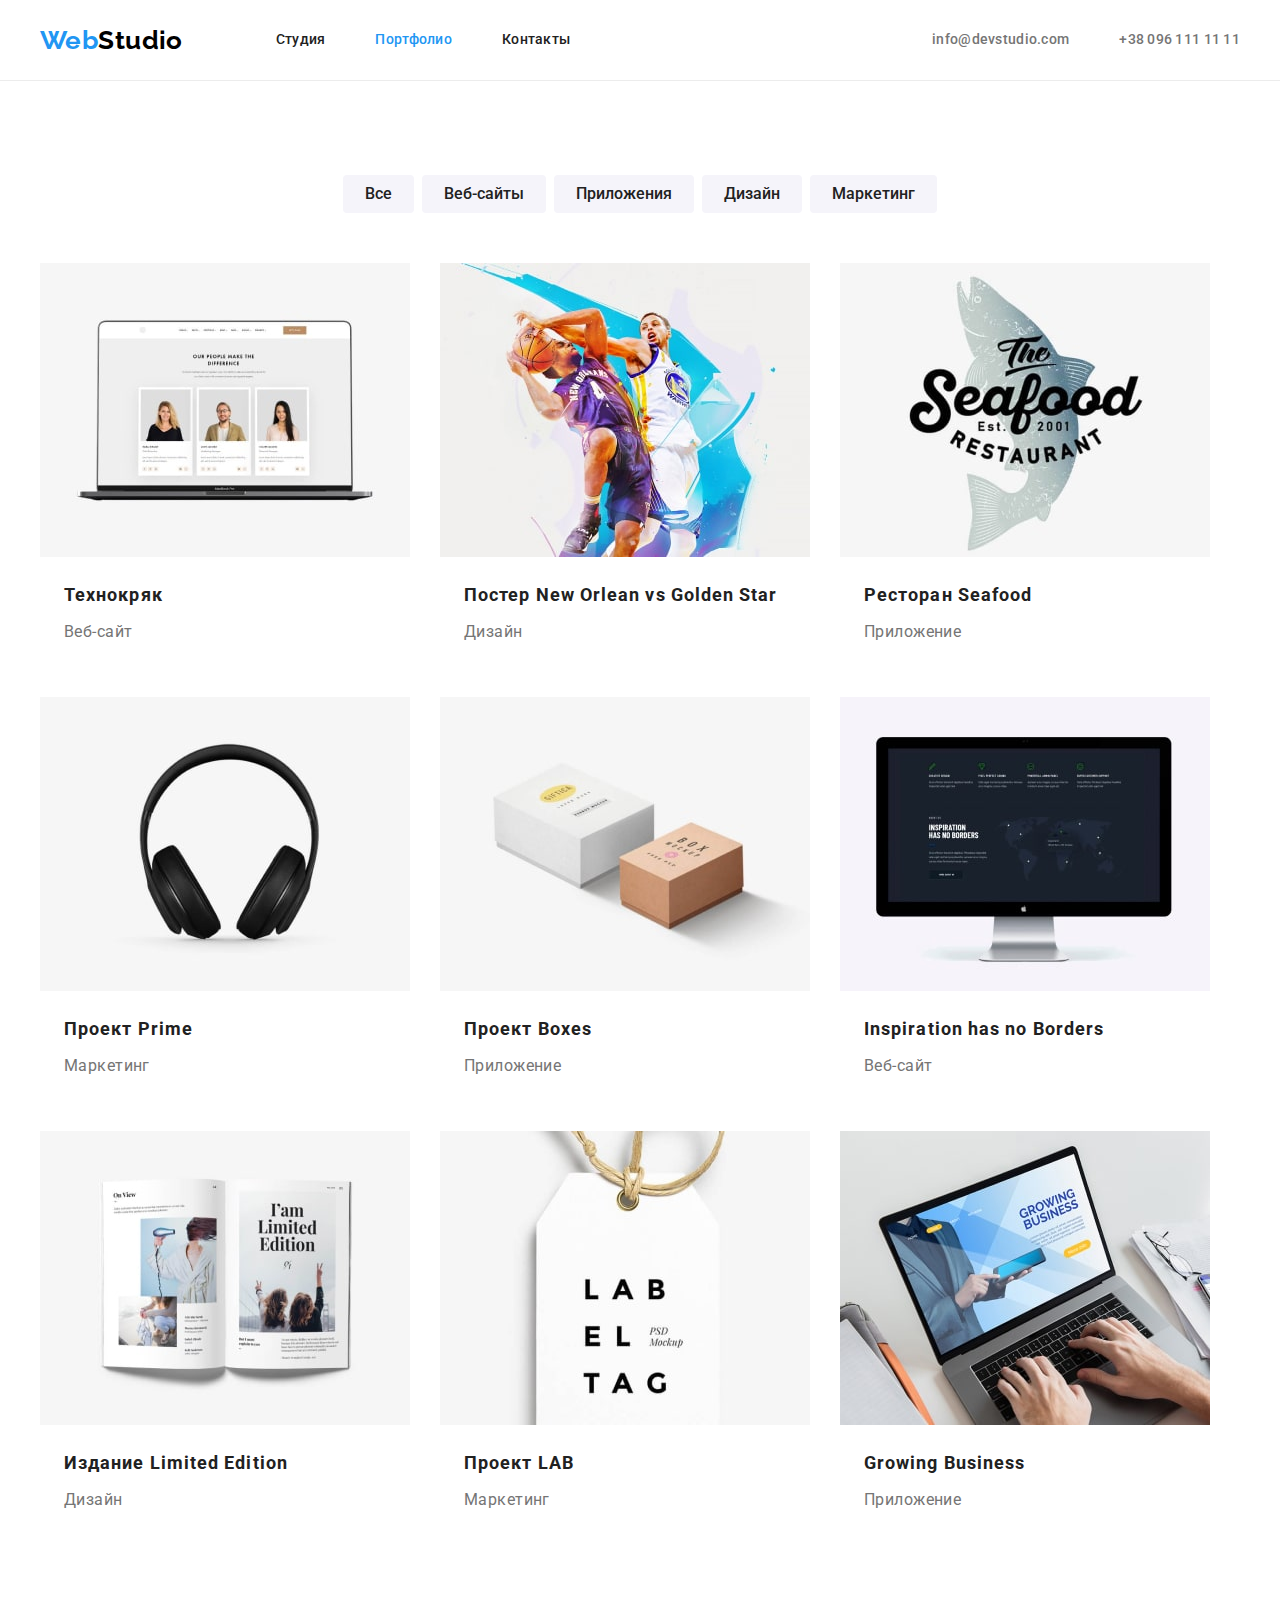
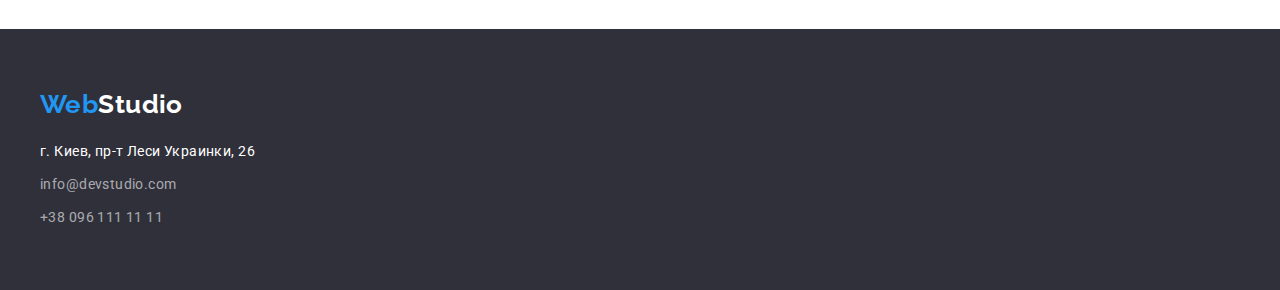
==== commit 7690b0df: "Final one" ====
--- a/portfolio.html
+++ b/portfolio.html
@@ -6,7 +6,10 @@
     <meta name="viewport" content="width=device-width, initial-scale=1.0" />
     <link
       rel="stylesheet"
-      href="https://cdnjs.cloudflare.com/ajax/libs/modern-normalize/1.0.0/modern-normalize.min.css"
+      href="https://cdnjs.cloudflare.com/ajax/libs/modern-normalize/1.1.0/modern-normalize.min.css"
+      integrity="sha512-wpPYUAdjBVSE4KJnH1VR1HeZfpl1ub8YT/NKx4PuQ5NmX2tKuGu6U/JRp5y+Y8XG2tV+wKQpNHVUX03MfMFn9Q=="
+      crossorigin="anonymous"
+      referrerpolicy="no-referrer"
     />
     <link rel="stylesheet" href="./css/styles.css" />
     <link rel="preconnect" href="https://fonts.googleapis.com" />
@@ -44,7 +47,7 @@
     <main>
       <!-- Наши работы -->
       <section class="section jobs">
-        <h1 hidden>Наши работы</h1>
+        <h1 class="visually-hidden">Наши работы</h1>
         <div class="container">
           <ul class="button-list">
             <li class="button"><button type="button" class="jobs-button">Все</button></li>
--- a/css/styles.css
+++ b/css/styles.css
@@ -3,8 +3,13 @@
   letter-spacing: 0.03em;
   font-size: 14px;
   color: var(--primary-text-color);
-  width: 1600px;
-}
+}
+* {
+  padding: 0;
+  margin: 0;
+  border: 0;
+}
+
 :root {
   --secondary-text-color: #212121;
   --primary-text-color: #757575;
@@ -13,7 +18,7 @@
   --hero-and-footer-background-color: #2f303a;
   --main-background-color: #e5e5e5;
   --team-background-color: #f5f4fa;
-  --card-set-gap: 45px;
+  --card-set-gap: 30px;
 }
 .link {
   display: block;
@@ -21,6 +26,7 @@
 img {
   display: block;
   max-width: 100%;
+  height: auto;
 }
 li {
   list-style-type: none;
@@ -30,9 +36,18 @@
   text-decoration: none;
   /* Убираем подчёркивание для всех ссылок */
 }
-
+.visually-hidden {
+  position: absolute;
+  width: 1px;
+  height: 1px;
+  margin: -1px;
+  padding: 0;
+  overflow: hidden;
+  border: 0;
+  clip: rect(0 0 0 0);
+}
 .container {
-  width: 1170px;
+  width: 1200px;
   margin: 0 auto;
   padding: 0 15px;
 }
@@ -45,14 +60,16 @@
 
 .logo {
   display: block;
-  margin-right: 125px;
-
   font-family: Raleway;
   font-weight: 700;
   font-size: 26px;
   line-height: 1.19;
 }
-
+.logo.link.main {
+  margin-right: 125px;
+  padding-top: 24px;
+  padding-bottom: 25px;
+}
 .main-nav {
   display: flex;
   align-items: center;
@@ -71,10 +88,6 @@
 }
 .navigation-list {
   display: flex;
-  padding: 0;
-  margin-top: 0;
-  margin-bottom: 0;
-
   font-weight: 500;
   line-height: 1.14;
   letter-spacing: 0.02em;
@@ -83,15 +96,10 @@
 .contacts-header {
   display: flex;
   margin-left: auto;
-  padding: 0;
-  margin-top: 0;
-  margin-bottom: 0;
-}
-
+}
 header {
   background-color: var(--background-color);
 }
-
 .logo-accent {
   color: var(--accent-color);
 }
@@ -101,7 +109,6 @@
 .logo-footer {
   color: var(--background-color);
 }
-
 .navigation-list .navigation-link {
   color: var(--secondary-text-color);
 }
@@ -124,12 +131,14 @@
   color: var(--accent-color);
 }
 /* стили hero */
+.section.hero {
+  padding: 200px 0px;
+}
 .hero {
   background: var(--hero-and-footer-background-color);
   color: var(--background-color);
 }
 .hero-title {
-  margin-top: 106px;
   margin-bottom: 30px;
   font-weight: 900;
   font-size: 44px;
@@ -144,8 +153,6 @@
   padding: 10px 32px;
   border: transparent;
   border-radius: 4px;
-
-  margin-bottom: 106px;
   cursor: pointer;
   font-weight: 700;
   font-size: 16px;
@@ -170,7 +177,6 @@
   line-height: 1.71;
 }
 .advantages-title {
-  margin-top: 0;
   margin-bottom: 10px;
   font-weight: 700;
   font-size: inherit;
@@ -179,31 +185,23 @@
   color: var(--secondary-text-color);
 }
 .advantages-text {
-  margin: 0;
+  width: 270px;
 }
 .advantages-list {
   display: flex;
-  padding: 0;
-  margin: 0;
 }
 .advantages-item:not(:last-child) {
   margin-right: 30px;
 }
 /* стили для наши занятия */
-.occupations {
-  padding-top: 0;
-}
 .occupations-list {
   display: flex;
-  padding: 0;
-  margin: 0;
 }
 .occupations-image:not(:last-child) {
   margin-right: 30px;
 }
 .occupations-title,
 .team-title {
-  margin: 0;
   margin-bottom: 50px;
   font-weight: 700;
   font-size: 36px;
@@ -217,7 +215,6 @@
 }
 .team-member {
   margin-top: 30px;
-  margin-bottom: 0;
   font-weight: 500;
   color: var(--secondary-text-color);
 }
@@ -227,8 +224,6 @@
 }
 .team-list {
   display: flex;
-  padding: 0;
-  margin: 0;
 }
 .team-card:not(:last-child) {
   margin-right: 30px;
@@ -264,10 +259,6 @@
 .contacts-footer .contacts-footer-link:focus {
   color: var(--accent-color);
 }
-.contacts.footer {
-  padding: 0;
-  margin: 0;
-}
 .page-footer {
   padding-top: 60px;
   padding-bottom: 60px;
@@ -288,8 +279,6 @@
 .button-list {
   display: flex;
   justify-content: center;
-  padding: 0;
-  margin-top: 0px;
   margin-bottom: 50px;
 }
 .button-list .button:not(:last-child) {
@@ -319,23 +308,21 @@
 .jobs-list {
   display: flex;
   flex-wrap: wrap;
-  padding: 0;
-  margin: 0;
-  margin-left: calc(-1 * var(--card-set-gap));
-  margin-top: calc(-1 * var(--card-set-gap));
   font-size: 16px;
   line-height: 1.88;
 }
 .jobs-list > .jobs-item {
-  flex-basis: calc(100% / 3 - var(--card-set-gap));
-  margin-left: var(--card-set-gap);
-  margin-top: var(--card-set-gap);
-  border: 1px solid #eeeeee;
-}
+  margin-right: var(--card-set-gap);
+  margin-bottom: var(--card-set-gap);
+}
+.jobs-list > .jobs-item:nth-child(3n) {
+  margin-right: 0;
+}
+.jobs-list > .jobs-item:nth-child(n + 7) {
+  margin-bottom: 0;
+}
+
 .jobs-list .jobs-title {
-  margin-top: 0;
-  margin-bottom: 0;
-
   font-weight: 700;
   font-size: 18px;
   line-height: 2;
@@ -347,5 +334,4 @@
 }
 .jobs-text {
   margin-top: 4px;
-  margin-bottom: 0;
-}
+}
